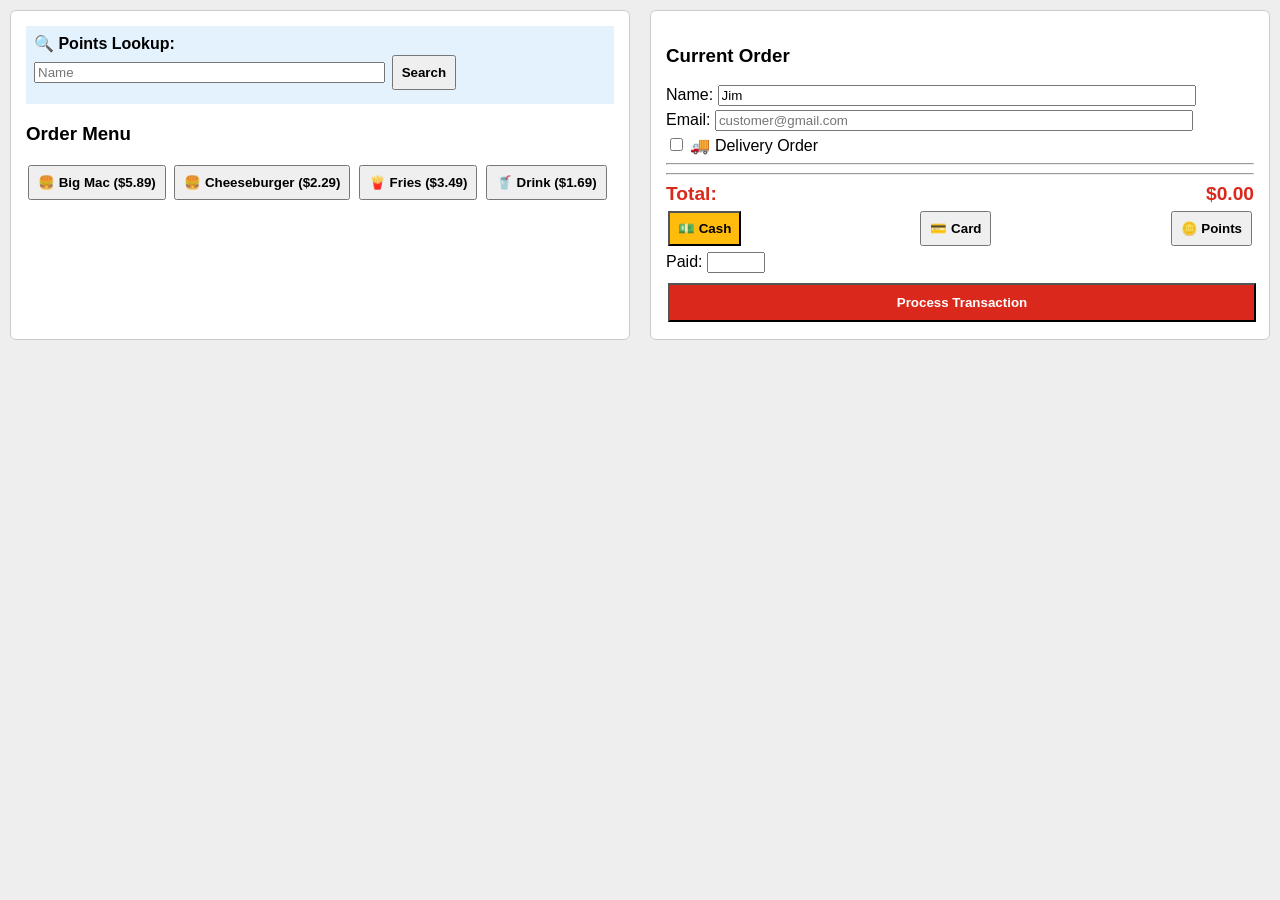
==== index.html @ 8e401506 "Merge branch 'main' of https://github.com/moto128128/Bgjh" ====
<!DOCTYPE html><html><head><meta charset="UTF-8"><title>POS</title><style>body{font-family:sans-serif;display:flex;margin:0;background:#eee}.pane{flex:1;padding:15px;overflow-y:auto;background:#fff;border:1px solid #ccc;margin:10px;border-radius:6px}.row{display:flex;justify-content:space-between;margin:4px 0}button{padding:8px;margin:2px;cursor:pointer;font-weight:bold}</style></head><body>
<div class="pane">
    <div style="background:#e3f2fd;padding:8px;margin-bottom:10px;">
        <strong>🔍 Points Lookup:</strong><br>
        <input type="text" id="s-name" placeholder="Name" style="width:60%;">
        <button onclick="lkup()">Search</button>
        <div id="lk-res" style="margin-top:4px;font-weight:bold;color:#0d47a1;"></div>
    </div>
    <h3>Order Menu</h3>
    <button onclick="add('Big Mac',5.89)">🍔 Big Mac ($5.89)</button>
    <button onclick="add('Cheese Burger',2.29)">🍔 Cheeseburger ($2.29)</button>
    <button onclick="add('Fries',3.49)">🍟 Fries ($3.49)</button>
    <button onclick="add('Drink',1.69)">🥤 Drink ($1.69)</button>
</div>
<div class="pane">
    <h3>Current Order</h3>
    Name: <input type="text" id="c-name" value="Jim" style="width:80%;"><br>
    Email: <input type="email" id="c-mail" placeholder="customer@gmail.com" style="width:80%; margin:4px 0;"><br>
    <input type="checkbox" id="is-del" onchange="toggleDel()"> 🚚 Delivery Order
    <input type="text" id="addr" placeholder="Address" style="display:none;width:80%;margin-top:4px;">
    <hr><div id="tape"></div><hr>
    <div class="row" style="font-size:1.2rem;font-weight:bold;color:#da291c;"><span>Total:</span><span id="total">$0.00</span></div>
    <div class="row">
        <button onclick="setPay('cash')" id="b-cash" style="background:#ffbc0d;">💵 Cash</button>
        <button onclick="setPay('card')">💳 Card</button>
        <button onclick="setPay('points')">🪙 Points</button>
    </div>
    <div id="cash-box">Paid: <input type="number" id="paid" step="0.01" style="width:50px;"></div>
    <div id="del-warn" style="display:none;color:#856404;">⚠️ Collect cash on route.</div>
    <div id="pts-box" style="display:none;color:#0d47a1;"><span id="p-cost">Cost: 0 pts</span></div>
    <button onclick="checkout()" style="background:#da291c;color:#fff;width:100%;padding:10px;margin-top:10px;">Process Transaction</button>
    <div id="rcpt-tools" style="display:none;margin-top:8px;"><button onclick="sendGmail()">📬 Gmail</button><button onclick="downloadRcpt()">💾 Download</button></div>
</div>
<script>
    const db={"john":500,"jim":2400,"sam":1500}; let cart=[], payMethod='cash', total=0, receiptStr="", orderName="";
    function add(n,p){let m=cart.find(c=>c.n===n); m?m.qty++:cart.push({n,p,qty:1}); render()}
    function render(){document.getElementById('tape').innerHTML=cart.map(i=>`<div class="row"><span>${i.n} x${i.qty}</span><span>$${(i.p*i.qty).toFixed(2)}</span></div>`).join(''); total=cart.reduce((s,i)=>s+(i.p*i.qty),0); document.getElementById('total').innerText=`$${total.toFixed(2)}`; if(payMethod==='points')pUpd()}
    function toggleDel(){const d=document.getElementById('is-del').checked; document.getElementById('addr').style.display=d?'block':'none'; if(payMethod==='cash'){document.getElementById('cash-in').style.display=d?'none':'block'; document.getElementById('del-warn').style.display=d?'block':'none'}}
    function pCost(){return Math.ceil(total)*100}
    function pUpd(){const k=document.getElementById('c-name').value.trim().toLowerCase(); document.getElementById('p-cost').innerText=`Cost: ${pCost()} PTS | Bal: ${db[k]||0} PTS`}
    function setPay(m){payMethod=m; const d=document.getElementById('is-del').checked; document.getElementById('cash-box').style.display=m==='cash'&&!d?'block':'none'; document.getElementById('del-warn').style.display=m==='cash'&&d?'block':'none'; document.getElementById('pts-box').style.display=m==='points'?'block':'none'; if(m==='points')pUpd()}
    function lkup(){const s=document.getElementById('s-name').value.trim().toLowerCase(); const res=document.getElementById('lk-res'); if(!s)return; if(db[s]!==undefined)res.innerText=`👤 ${s.toUpperCase()} has ${db[s]} PTS.`; else{res.innerText=`❌ Added new profile (0 PTS).`; db[s]=0}}
    function checkout(){
        if(!cart.length)return alert("Order empty!"); orderName=document.getElementById('c-name').value.trim()||"Customer"; const k=orderName.toLowerCase(); const d=document.getElementById('is-del').checked; if(d&&!document.getElementById('addr').value.trim())return alert("Enter address!"); if(db[k]===undefined)db[k]=0; let chg="",msg="";
        if(payMethod==='points'){let req=pCost(); if(db[k]<req)return alert(`Need ${req} PTS. Balance: ${db[k]}`); db[k]-=req; msg=`POINTS\nFREE\n-${req} PTS`; chg=`Deducted -${req} PTS. New Bal: ${db[k]}`}else{let e=Math.floor(total)*100; if(d&&payMethod==='cash')msg=`DELIVERY\nAddr: ${document.getElementById('addr').value}\nCollect: $${total.toFixed(2)}`; else if(payMethod==='cash'){let amt=parseFloat(document.getElementById('paid').value||0); if(amt<total)return alert("Short cash!"); msg=`CASH\nChange: $${(amt-total).toFixed(2)}`}else msg="CARD\nApproved."; db[k]+=e; chg=`Added +${e} PTS. New Bal: ${db[k]}`}
        receiptStr=`=== RECEIPT ===\nCustomer: ${orderName}\nTotal: $${total.toFixed(2)}\nStatus: ${msg}\nProfile: ${chg}`; alert(`== SUCCESS ==\n${msg}\n\n📊 UPDATED:\n${chg}`); document.getElementById('rcpt-tools').style.display='block'; document.getElementById('lk-res').innerText=""; cart=[]; document.getElementById('paid').value=''; document.getElementById('addr').value=''; document.getElementById('is-del').checked=false; toggleDel(); render();
    }
    function downloadRcpt(){const blob=new Blob([receiptStr],{type:"text/plain"}); const l=document.createElement("a"); l.href=URL.createObjectURL(blob); l.download=`Receipt_${orderName}.txt`; l.click()}
    function sendGmail(){const e=document.getElementById('c-mail').value.trim(); if(!e)return alert("Enter email!"); window.open(`https://google.com{e}&su=${encodeURIComponent('Receipt')}&body=${encodeURIComponent(receiptStr)}`,'_blank')}
</script></body></html>
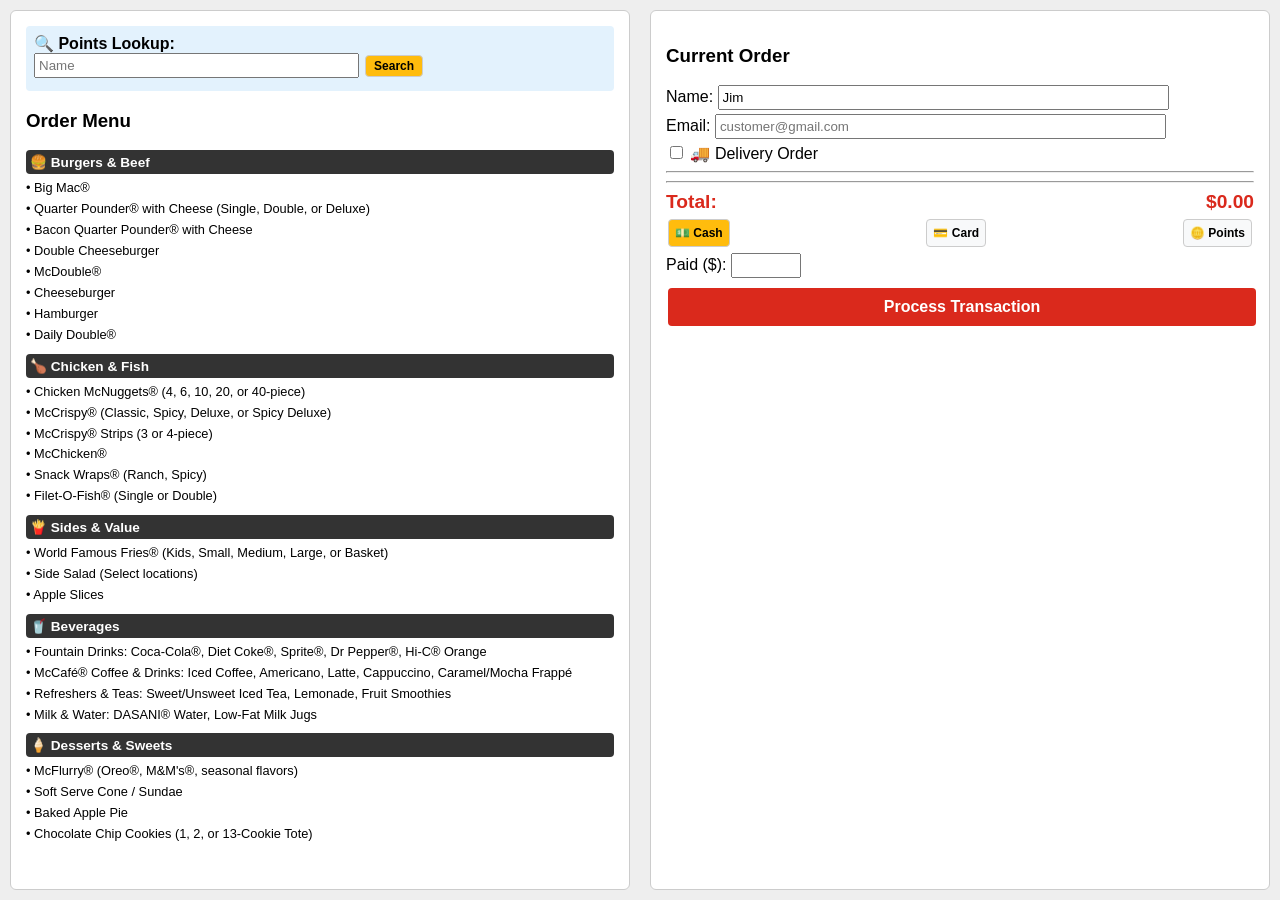
==== commit 115fdd0c: "show menu items" ====
--- a/index.html
+++ b/index.html
@@ -1,50 +1,83 @@
-<!DOCTYPE html><html><head><meta charset="UTF-8"><title>POS</title><style>body{font-family:sans-serif;display:flex;margin:0;background:#eee}.pane{flex:1;padding:15px;overflow-y:auto;background:#fff;border:1px solid #ccc;margin:10px;border-radius:6px}.row{display:flex;justify-content:space-between;margin:4px 0}button{padding:8px;margin:2px;cursor:pointer;font-weight:bold}</style></head><body>
+<!DOCTYPE html><html><head><meta charset="UTF-8"><title>POS</title><style>body{font-family:sans-serif;display:flex;margin:0;height:100vh;background:#eee}.pane{flex:1.2;padding:15px;overflow-y:auto;background:#fff;border:1px solid #ccc;margin:10px;border-radius:6px}.row{display:flex;justify-content:space-between;margin:4px 0}button{padding:6px;margin:2px;cursor:pointer;font-weight:bold;border-radius:4px;border:1px solid #ccc;background:#f8f9fa;font-size:0.75rem}.cat{background:#333;color:#fff;padding:4px;border-radius:4px;margin:10px 0 5px;font-size:.85rem;font-weight:bold}.subcat{font-size:0.8rem;font-weight:bold;color:#da291c;margin:6px 0 2px 0}.menu-list{list-style:none;padding:0;margin:0 0 8px 0}.menu-item{font-size:0.8rem;line-height:1.4;margin:3px 0}</style></head><body>
 <div class="pane">
-    <div style="background:#e3f2fd;padding:8px;margin-bottom:10px;">
+    <div style="background:#e3f2fd;padding:8px;margin-bottom:10px;border-radius:4px;">
         <strong>🔍 Points Lookup:</strong><br>
-        <input type="text" id="s-name" placeholder="Name" style="width:60%;">
-        <button onclick="lkup()">Search</button>
-        <div id="lk-res" style="margin-top:4px;font-weight:bold;color:#0d47a1;"></div>
+        <input type="text" id="s-name" placeholder="Name" style="width:55%;padding:3px;">
+        <button onclick="lkup()" style="padding:3px 8px;background:#ffbc0d;">Search</button>
+        <div id="lk-res" style="margin-top:4px;font-weight:bold;color:#0d47a1;font-size:.8rem;"></div>
     </div>
     <h3>Order Menu</h3>
-    <button onclick="add('Big Mac',5.89)">🍔 Big Mac ($5.89)</button>
-    <button onclick="add('Cheese Burger',2.29)">🍔 Cheeseburger ($2.29)</button>
-    <button onclick="add('Fries',3.49)">🍟 Fries ($3.49)</button>
-    <button onclick="add('Drink',1.69)">🥤 Drink ($1.69)</button>
+
+    <div class="cat">🍔 Burgers & Beef</div>
+    <ul class="menu-list">
+        <li class="menu-item">• Big Mac®</li>
+        <li class="menu-item">• Quarter Pounder® with Cheese (Single, Double, or Deluxe)</li>
+        <li class="menu-item">• Bacon Quarter Pounder® with Cheese</li>
+        <li class="menu-item">• Double Cheeseburger</li>
+        <li class="menu-item">• McDouble®</li>
+        <li class="menu-item">• Cheeseburger</li>
+        <li class="menu-item">• Hamburger</li>
+        <li class="menu-item">• Daily Double®</li>
+    </ul>
+
+    <div class="cat">🍗 Chicken & Fish</div>
+    <ul class="menu-list">
+        <li class="menu-item">• Chicken McNuggets® (4, 6, 10, 20, or 40-piece)</li>
+        <li class="menu-item">• McCrispy® (Classic, Spicy, Deluxe, or Spicy Deluxe)</li>
+        <li class="menu-item">• McCrispy® Strips (3 or 4-piece)</li>
+        <li class="menu-item">• McChicken®</li>
+        <li class="menu-item">• Snack Wraps® (Ranch, Spicy)</li>
+        <li class="menu-item">• Filet-O-Fish® (Single or Double)</li>
+    </ul>
+
+    <div class="cat">🍟 Sides & Value</div>
+    <ul class="menu-list">
+        <li class="menu-item">• World Famous Fries® (Kids, Small, Medium, Large, or Basket)</li>
+        <li class="menu-item">• Side Salad (Select locations)</li>
+        <li class="menu-item">• Apple Slices</li>
+    </ul>
+
+    <div class="cat">🥤 Beverages</div>
+    <ul class="menu-list">
+        <li class="menu-item">• Fountain Drinks: Coca-Cola®, Diet Coke®, Sprite®, Dr Pepper®, Hi-C® Orange</li>
+        <li class="menu-item">• McCafé® Coffee & Drinks: Iced Coffee, Americano, Latte, Cappuccino, Caramel/Mocha Frappé</li>
+        <li class="menu-item">• Refreshers & Teas: Sweet/Unsweet Iced Tea, Lemonade, Fruit Smoothies</li>
+        <li class="menu-item">• Milk & Water: DASANI® Water, Low-Fat Milk Jugs</li>
+    </ul>
+
+    <div class="cat">🍦 Desserts & Sweets</div>
+    <ul class="menu-list">
+        <li class="menu-item">• McFlurry® (Oreo®, M&M's®, seasonal flavors)</li>
+        <li class="menu-item">• Soft Serve Cone / Sundae</li>
+        <li class="menu-item">• Baked Apple Pie</li>
+        <li class="menu-item">• Chocolate Chip Cookies (1, 2, or 13-Cookie Tote)</li>
+    </ul>
 </div>
 <div class="pane">
     <h3>Current Order</h3>
-    Name: <input type="text" id="c-name" value="Jim" style="width:80%;"><br>
-    Email: <input type="email" id="c-mail" placeholder="customer@gmail.com" style="width:80%; margin:4px 0;"><br>
-    <input type="checkbox" id="is-del" onchange="toggleDel()"> 🚚 Delivery Order
-    <input type="text" id="addr" placeholder="Address" style="display:none;width:80%;margin-top:4px;">
+    Name: <input type="text" id="c-name" value="Jim" style="width:75%;padding:3px;"><br>
+    Email: <input type="email" id="c-mail" placeholder="customer@gmail.com" style="width:75%;padding:3px;margin:4px 0;"><br>
+    <input type="checkbox" id="is-del" onchange="toggleDel()"> <label for="is-del">🚚 Delivery Order</label>
+    <input type="text" id="addr" placeholder="Address" style="display:none;width:75%;padding:3px;margin-top:4px;">
     <hr><div id="tape"></div><hr>
     <div class="row" style="font-size:1.2rem;font-weight:bold;color:#da291c;"><span>Total:</span><span id="total">$0.00</span></div>
     <div class="row">
         <button onclick="setPay('cash')" id="b-cash" style="background:#ffbc0d;">💵 Cash</button>
-        <button onclick="setPay('card')">💳 Card</button>
-        <button onclick="setPay('points')">🪙 Points</button>
+        <button onclick="setPay('card')" id="b-card">💳 Card</button>
+        <button onclick="setPay('points')" id="b-pts">🪙 Points</button>
     </div>
-    <div id="cash-box">Paid: <input type="number" id="paid" step="0.01" style="width:50px;"></div>
-    <div id="del-warn" style="display:none;color:#856404;">⚠️ Collect cash on route.</div>
-    <div id="pts-box" style="display:none;color:#0d47a1;"><span id="p-cost">Cost: 0 pts</span></div>
-    <button onclick="checkout()" style="background:#da291c;color:#fff;width:100%;padding:10px;margin-top:10px;">Process Transaction</button>
-    <div id="rcpt-tools" style="display:none;margin-top:8px;"><button onclick="sendGmail()">📬 Gmail</button><button onclick="downloadRcpt()">💾 Download</button></div>
+    <div id="cash-box">Paid ($): <input type="number" id="paid" step="0.01" style="width:60px;padding:3px;"></div>
+    <div id="del-warn" style="display:none;color:#856404;font-size:.8rem;font-weight:bold;">⚠️ Collect cash on route.</div>
+    <div id="pts-box" style="display:none;color:#0d47a1;font-weight:bold;"><span id="p-cost">Cost: 0 pts</span></div>
+    <button onclick="checkout()" style="background:#da291c;color:#fff;width:100%;padding:10px;margin-top:10px;border:none;font-size:1rem;">Process Transaction</button>
+    <div id="rcpt-tools" style="display:none;margin-top:8px;background:#e2f0d9;padding:8px;border-radius:4px;"><button onclick="sendGmail()">📬 Gmail</button><button onclick="downloadRcpt()">💾 Download</button></div>
 </div>
 <script>
     const db={"john":500,"jim":2400,"sam":1500}; let cart=[], payMethod='cash', total=0, receiptStr="", orderName="";
     function add(n,p){let m=cart.find(c=>c.n===n); m?m.qty++:cart.push({n,p,qty:1}); render()}
     function render(){document.getElementById('tape').innerHTML=cart.map(i=>`<div class="row"><span>${i.n} x${i.qty}</span><span>$${(i.p*i.qty).toFixed(2)}</span></div>`).join(''); total=cart.reduce((s,i)=>s+(i.p*i.qty),0); document.getElementById('total').innerText=`$${total.toFixed(2)}`; if(payMethod==='points')pUpd()}
-    function toggleDel(){const d=document.getElementById('is-del').checked; document.getElementById('addr').style.display=d?'block':'none'; if(payMethod==='cash'){document.getElementById('cash-in').style.display=d?'none':'block'; document.getElementById('del-warn').style.display=d?'block':'none'}}
+    function toggleDel(){const d=document.getElementById('is-del').checked; document.getElementById('addr').style.display=d?'block':'none'; if(payMethod==='cash'){document.getElementById('cash-box').style.display=d?'none':'block'; document.getElementById('del-warn').style.display=d?'block':'none'}}
     function pCost(){return Math.ceil(total)*100}
     function pUpd(){const k=document.getElementById('c-name').value.trim().toLowerCase(); document.getElementById('p-cost').innerText=`Cost: ${pCost()} PTS | Bal: ${db[k]||0} PTS`}
-    function setPay(m){payMethod=m; const d=document.getElementById('is-del').checked; document.getElementById('cash-box').style.display=m==='cash'&&!d?'block':'none'; document.getElementById('del-warn').style.display=m==='cash'&&d?'block':'none'; document.getElementById('pts-box').style.display=m==='points'?'block':'none'; if(m==='points')pUpd()}
-    function lkup(){const s=document.getElementById('s-name').value.trim().toLowerCase(); const res=document.getElementById('lk-res'); if(!s)return; if(db[s]!==undefined)res.innerText=`👤 ${s.toUpperCase()} has ${db[s]} PTS.`; else{res.innerText=`❌ Added new profile (0 PTS).`; db[s]=0}}
-    function checkout(){
-        if(!cart.length)return alert("Order empty!"); orderName=document.getElementById('c-name').value.trim()||"Customer"; const k=orderName.toLowerCase(); const d=document.getElementById('is-del').checked; if(d&&!document.getElementById('addr').value.trim())return alert("Enter address!"); if(db[k]===undefined)db[k]=0; let chg="",msg="";
-        if(payMethod==='points'){let req=pCost(); if(db[k]<req)return alert(`Need ${req} PTS. Balance: ${db[k]}`); db[k]-=req; msg=`POINTS\nFREE\n-${req} PTS`; chg=`Deducted -${req} PTS. New Bal: ${db[k]}`}else{let e=Math.floor(total)*100; if(d&&payMethod==='cash')msg=`DELIVERY\nAddr: ${document.getElementById('addr').value}\nCollect: $${total.toFixed(2)}`; else if(payMethod==='cash'){let amt=parseFloat(document.getElementById('paid').value||0); if(amt<total)return alert("Short cash!"); msg=`CASH\nChange: $${(amt-total).toFixed(2)}`}else msg="CARD\nApproved."; db[k]+=e; chg=`Added +${e} PTS. New Bal: ${db[k]}`}
-        receiptStr=`=== RECEIPT ===\nCustomer: ${orderName}\nTotal: $${total.toFixed(2)}\nStatus: ${msg}\nProfile: ${chg}`; alert(`== SUCCESS ==\n${msg}\n\n📊 UPDATED:\n${chg}`); document.getElementById('rcpt-tools').style.display='block'; document.getElementById('lk-res').innerText=""; cart=[]; document.getElementById('paid').value=''; document.getElementById('addr').value=''; document.getElementById('is-del').checked=false; toggleDel(); render();
-    }
-    function downloadRcpt(){const blob=new Blob([receiptStr],{type:"text/plain"}); const l=document.createElement("a"); l.href=URL.createObjectURL(blob); l.download=`Receipt_${orderName}.txt`; l.click()}
-    function sendGmail(){const e=document.getElementById('c-mail').value.trim(); if(!e)return alert("Enter email!"); window.open(`https://google.com{e}&su=${encodeURIComponent('Receipt')}&body=${encodeURIComponent(receiptStr)}`,'_blank')}
+function setPay(m){payMethod=m; const d=document.getElementById('is-del').checked; document.getElementById('b-cash').style.background=m==='cash'?'#ffbc0d':''; document.getElementById('b-card').style.background=m==='card'?'#ffbc0d':''; document.getElementById('b-pts').style.background=m==='points'?'#ffbc0d':''; document.getElementById('cash-box').style.display=m==='cash'&&!d?'block':'none'; document.getElementById('del-warn').style.display=m==='cash'&&d?'block':'none'; document.getElementById('pts-box').style.display=m==='points'?'block':'none'; if(m==='points')pUpd()}function lkup(){const s=document.getElementById('s-name').value.trim().toLowerCase(); const res=document.getElementById('lk-res'); if(!s)return; if(db[s]!==undefined)res.innerText=`👤 ${s.toUpperCase()} has ${db[s]} PTS.`; else{res.innerText=`❌ Added new profile (0 PTS).`; db[s]=0}}function checkout(){if(!cart.length)return alert("Order empty!"); orderName=document.getElementById('c-name').value.trim()||"Customer"; const k=orderName.toLowerCase(); const d=document.getElementById('is-del').checked; if(d&&!document.getElementById('addr').value.trim())return alert("Enter address!"); if(db[k]===undefined)db[k]=0; let chg="",msg="";if(payMethod==='points'){let req=pCost(); if(db[k]<req)return alert(`Need ${req} PTS. Balance: ${db[k]}`); db[k]-=req; msg=`POINTS\nFREE\n-${req} PTS`; chg=`Deducted -${req} PTS. New Bal: ${db[k]}`}else{let e=Math.floor(total)*100; if(d&&payMethod==='cash')msg=`DELIVERY\nAddr: ${document.getElementById('addr').value}\nCollect: $${total.toFixed(2)}`; else if(payMethod==='cash'){let amt=parseFloat(document.getElementById('paid').value||0); if(amt<total)return alert("Short cash!"); msg=`CASH\nChange: $${(amt-total).toFixed(2)}`}else msg="CARD\nApproved."; db[k]+=e; chg=`Added +${e} PTS. New Bal: ${db[k]}`}receiptStr=`=== RECEIPT ===\nCustomer: ${orderName}\nTotal: $${total.toFixed(2)}\nStatus: ${msg}\nProfile: ${chg}`; alert(`== SUCCESS ==\n${msg}\n\n📊 UPDATED:\n${chg}`); document.getElementById('rcpt-tools').style.display='block'; document.getElementById('lk-res').innerText=""; cart=[]; document.getElementById('paid').value=''; document.getElementById('addr').value=''; document.getElementById('is-del').checked=false; toggleDel(); render();}function downloadRcpt(){const blob=new Blob([receiptStr],{type:"text/plain"}); const l=document.createElement("a"); l.href=URL.createObjectURL(blob); l.download=`Receipt_${orderName}.txt`; l.click()}function sendGmail(){const e=document.getElementById('c-mail').value.trim(); if(!e)return alert("Enter email!"); window.open(`https://google.com${e}&su=${encodeURIComponent('Receipt')}&body=${encodeURIComponent(receiptStr)}`,'_blank')}
 </script></body></html>
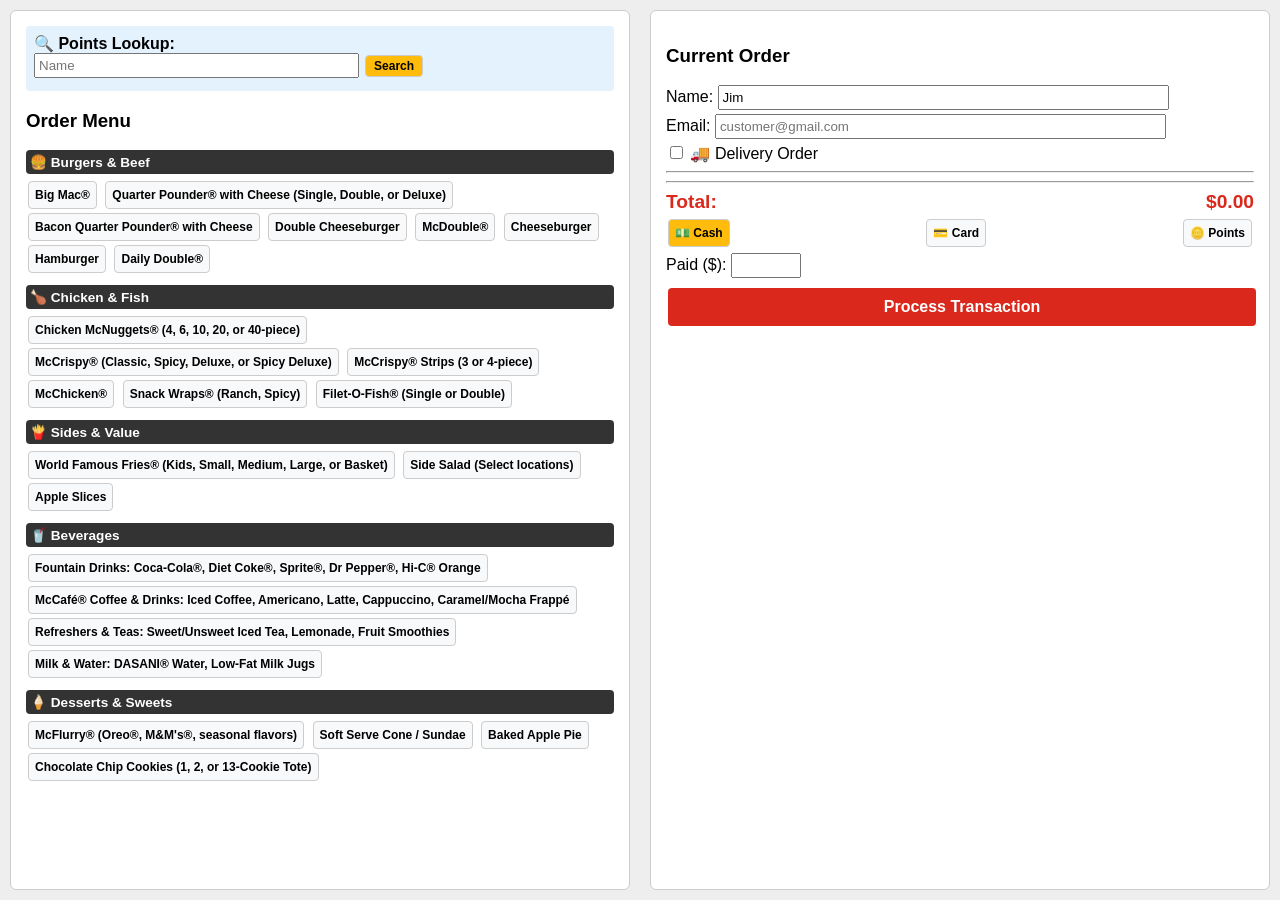
==== commit ddbcd534: "menu items to buttens" ====
--- a/index.html
+++ b/index.html
@@ -9,49 +9,39 @@
     <h3>Order Menu</h3>
 
     <div class="cat">🍔 Burgers & Beef</div>
-    <ul class="menu-list">
-        <li class="menu-item">• Big Mac®</li>
-        <li class="menu-item">• Quarter Pounder® with Cheese (Single, Double, or Deluxe)</li>
-        <li class="menu-item">• Bacon Quarter Pounder® with Cheese</li>
-        <li class="menu-item">• Double Cheeseburger</li>
-        <li class="menu-item">• McDouble®</li>
-        <li class="menu-item">• Cheeseburger</li>
-        <li class="menu-item">• Hamburger</li>
-        <li class="menu-item">• Daily Double®</li>
-    </ul>
+    <button class="menu-button">Big Mac®</button>
+    <button class="menu-button">Quarter Pounder® with Cheese (Single, Double, or Deluxe)</button>
+    <button class="menu-button">Bacon Quarter Pounder® with Cheese</button>
+    <button class="menu-button">Double Cheeseburger</button>
+    <button class="menu-button">McDouble®</button>
+    <button class="menu-button">Cheeseburger</button>
+    <button class="menu-button">Hamburger</button>
+    <button class="menu-button">Daily Double®</button>
 
     <div class="cat">🍗 Chicken & Fish</div>
-    <ul class="menu-list">
-        <li class="menu-item">• Chicken McNuggets® (4, 6, 10, 20, or 40-piece)</li>
-        <li class="menu-item">• McCrispy® (Classic, Spicy, Deluxe, or Spicy Deluxe)</li>
-        <li class="menu-item">• McCrispy® Strips (3 or 4-piece)</li>
-        <li class="menu-item">• McChicken®</li>
-        <li class="menu-item">• Snack Wraps® (Ranch, Spicy)</li>
-        <li class="menu-item">• Filet-O-Fish® (Single or Double)</li>
-    </ul>
+    <button class="menu-button">Chicken McNuggets® (4, 6, 10, 20, or 40-piece)</button>
+    <button class="menu-button">McCrispy® (Classic, Spicy, Deluxe, or Spicy Deluxe)</button>
+    <button class="menu-button">McCrispy® Strips (3 or 4-piece)</button>
+    <button class="menu-button">McChicken®</button>
+    <button class="menu-button">Snack Wraps® (Ranch, Spicy)</button>
+    <button class="menu-button">Filet-O-Fish® (Single or Double)</button>
 
     <div class="cat">🍟 Sides & Value</div>
-    <ul class="menu-list">
-        <li class="menu-item">• World Famous Fries® (Kids, Small, Medium, Large, or Basket)</li>
-        <li class="menu-item">• Side Salad (Select locations)</li>
-        <li class="menu-item">• Apple Slices</li>
-    </ul>
+    <button class="menu-button">World Famous Fries® (Kids, Small, Medium, Large, or Basket)</button>
+    <button class="menu-button">Side Salad (Select locations)</button>
+    <button class="menu-button">Apple Slices</button>
 
     <div class="cat">🥤 Beverages</div>
-    <ul class="menu-list">
-        <li class="menu-item">• Fountain Drinks: Coca-Cola®, Diet Coke®, Sprite®, Dr Pepper®, Hi-C® Orange</li>
-        <li class="menu-item">• McCafé® Coffee & Drinks: Iced Coffee, Americano, Latte, Cappuccino, Caramel/Mocha Frappé</li>
-        <li class="menu-item">• Refreshers & Teas: Sweet/Unsweet Iced Tea, Lemonade, Fruit Smoothies</li>
-        <li class="menu-item">• Milk & Water: DASANI® Water, Low-Fat Milk Jugs</li>
-    </ul>
+    <button class="menu-button">Fountain Drinks: Coca-Cola®, Diet Coke®, Sprite®, Dr Pepper®, Hi-C® Orange</button>
+    <button class="menu-button">McCafé® Coffee & Drinks: Iced Coffee, Americano, Latte, Cappuccino, Caramel/Mocha Frappé</button>
+    <button class="menu-button">Refreshers & Teas: Sweet/Unsweet Iced Tea, Lemonade, Fruit Smoothies</button>
+    <button class="menu-button">Milk & Water: DASANI® Water, Low-Fat Milk Jugs</button>
 
     <div class="cat">🍦 Desserts & Sweets</div>
-    <ul class="menu-list">
-        <li class="menu-item">• McFlurry® (Oreo®, M&M's®, seasonal flavors)</li>
-        <li class="menu-item">• Soft Serve Cone / Sundae</li>
-        <li class="menu-item">• Baked Apple Pie</li>
-        <li class="menu-item">• Chocolate Chip Cookies (1, 2, or 13-Cookie Tote)</li>
-    </ul>
+    <button class="menu-button">McFlurry® (Oreo®, M&M's®, seasonal flavors)</button>
+    <button class="menu-button">Soft Serve Cone / Sundae</button>
+    <button class="menu-button">Baked Apple Pie</button>
+    <button class="menu-button">Chocolate Chip Cookies (1, 2, or 13-Cookie Tote)</button>
 </div>
 <div class="pane">
     <h3>Current Order</h3>
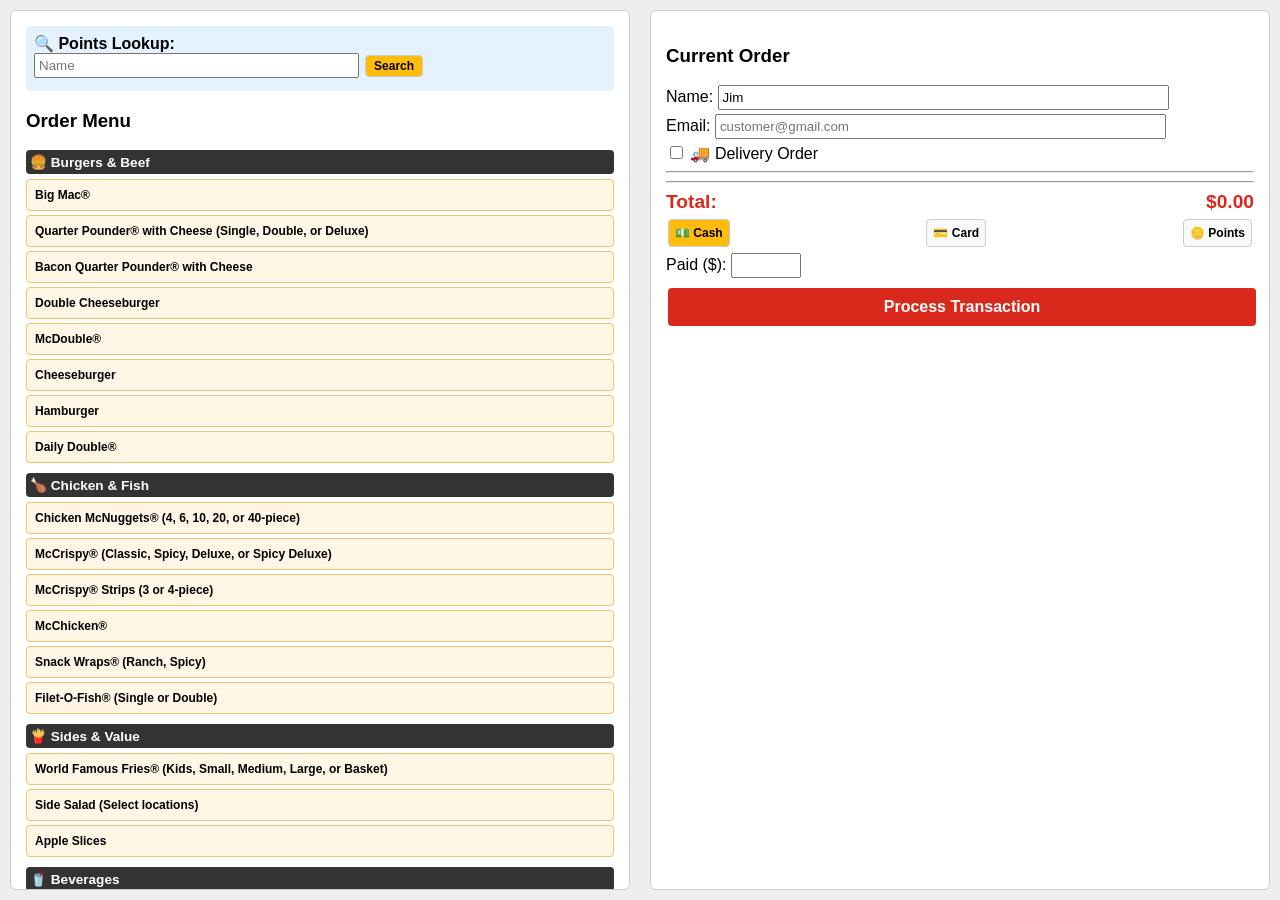
==== commit 181ad472: "makeing it work" ====
--- a/index.html
+++ b/index.html
@@ -1,4 +1,4 @@
-<!DOCTYPE html><html><head><meta charset="UTF-8"><title>POS</title><style>body{font-family:sans-serif;display:flex;margin:0;height:100vh;background:#eee}.pane{flex:1.2;padding:15px;overflow-y:auto;background:#fff;border:1px solid #ccc;margin:10px;border-radius:6px}.row{display:flex;justify-content:space-between;margin:4px 0}button{padding:6px;margin:2px;cursor:pointer;font-weight:bold;border-radius:4px;border:1px solid #ccc;background:#f8f9fa;font-size:0.75rem}.cat{background:#333;color:#fff;padding:4px;border-radius:4px;margin:10px 0 5px;font-size:.85rem;font-weight:bold}.subcat{font-size:0.8rem;font-weight:bold;color:#da291c;margin:6px 0 2px 0}.menu-list{list-style:none;padding:0;margin:0 0 8px 0}.menu-item{font-size:0.8rem;line-height:1.4;margin:3px 0}</style></head><body>
+<!DOCTYPE html><html><head><meta charset="UTF-8"><title>POS</title><style>body{font-family:sans-serif;display:flex;margin:0;height:100vh;background:#eee}.pane{flex:1.2;padding:15px;overflow-y:auto;background:#fff;border:1px solid #ccc;margin:10px;border-radius:6px}.row{display:flex;justify-content:space-between;margin:4px 0}button{padding:6px;margin:2px;cursor:pointer;font-weight:bold;border-radius:4px;border:1px solid #ccc;background:#f8f9fa;font-size:0.75rem}.cat{background:#333;color:#fff;padding:4px;border-radius:4px;margin:10px 0 5px;font-size:.85rem;font-weight:bold}.subcat{font-size:0.8rem;font-weight:bold;color:#da291c;margin:6px 0 2px 0}.menu-list{list-style:none;padding:0;margin:0 0 8px 0}.menu-item{font-size:0.8rem;line-height:1.4;margin:3px 0}.menu-button{display:block;width:100%;text-align:left;margin:4px 0;padding:8px;background:#fff6e5;border:1px solid #f0c36d}</style></head><body>
 <div class="pane">
     <div style="background:#e3f2fd;padding:8px;margin-bottom:10px;border-radius:4px;">
         <strong>🔍 Points Lookup:</strong><br>
@@ -64,6 +64,35 @@
 </div>
 <script>
     const db={"john":500,"jim":2400,"sam":1500}; let cart=[], payMethod='cash', total=0, receiptStr="", orderName="";
+    const menuPrices={
+        'Big Mac®':5.89,
+        'Quarter Pounder® with Cheese (Single, Double, or Deluxe)':6.19,
+        'Bacon Quarter Pounder® with Cheese':6.89,
+        'Double Cheeseburger':3.49,
+        'McDouble®':2.99,
+        'Cheeseburger':2.29,
+        'Hamburger':1.99,
+        'Daily Double®':3.99,
+        'Chicken McNuggets® (4, 6, 10, 20, or 40-piece)':4.99,
+        'McCrispy® (Classic, Spicy, Deluxe, or Spicy Deluxe)':5.49,
+        'McCrispy® Strips (3 or 4-piece)':4.99,
+        'McChicken®':2.89,
+        'Snack Wraps® (Ranch, Spicy)':2.49,
+        'Filet-O-Fish® (Single or Double)':4.79,
+        'World Famous Fries® (Kids, Small, Medium, Large, or Basket)':2.49,
+        'Side Salad (Select locations)':3.19,
+        'Apple Slices':1.29,
+        'Fountain Drinks: Coca-Cola®, Diet Coke®, Sprite®, Dr Pepper®, Hi-C® Orange':1.69,
+        'McCafé® Coffee & Drinks: Iced Coffee, Americano, Latte, Cappuccino, Caramel/Mocha Frappé':2.29,
+        'Refreshers & Teas: Sweet/Unsweet Iced Tea, Lemonade, Fruit Smoothies':1.99,
+        'Milk & Water: DASANI® Water, Low-Fat Milk Jugs':1.59,
+        'McFlurry® (Oreo®, M&M\'s®, seasonal flavors)':3.89,
+        'Soft Serve Cone / Sundae':2.49,
+        'Baked Apple Pie':1.89,
+        'Chocolate Chip Cookies (1, 2, or 13-Cookie Tote)':0.99
+    };
+    function addMenuItem(label){const price=menuPrices[label]||2.49; add(label,price)}
+    document.addEventListener('DOMContentLoaded',()=>{document.querySelectorAll('.menu-button').forEach(btn=>{btn.onclick=()=>addMenuItem(btn.textContent.trim())})});
     function add(n,p){let m=cart.find(c=>c.n===n); m?m.qty++:cart.push({n,p,qty:1}); render()}
     function render(){document.getElementById('tape').innerHTML=cart.map(i=>`<div class="row"><span>${i.n} x${i.qty}</span><span>$${(i.p*i.qty).toFixed(2)}</span></div>`).join(''); total=cart.reduce((s,i)=>s+(i.p*i.qty),0); document.getElementById('total').innerText=`$${total.toFixed(2)}`; if(payMethod==='points')pUpd()}
     function toggleDel(){const d=document.getElementById('is-del').checked; document.getElementById('addr').style.display=d?'block':'none'; if(payMethod==='cash'){document.getElementById('cash-box').style.display=d?'none':'block'; document.getElementById('del-warn').style.display=d?'block':'none'}}
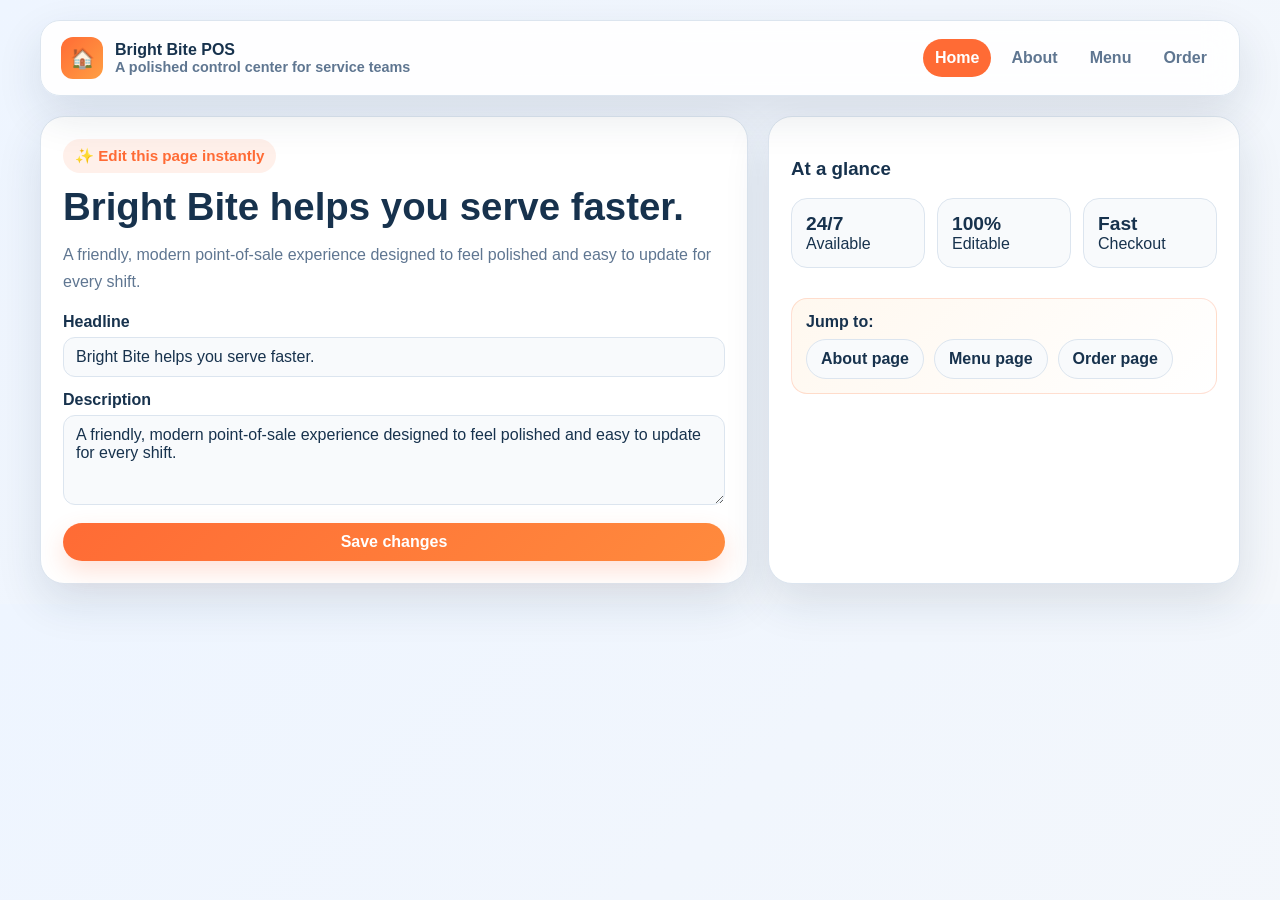
==== commit 12a28696: "All" ====
--- a/index.html
+++ b/index.html
@@ -1,102 +1,66 @@
-<!DOCTYPE html><html><head><meta charset="UTF-8"><title>POS</title><style>body{font-family:sans-serif;display:flex;margin:0;height:100vh;background:#eee}.pane{flex:1.2;padding:15px;overflow-y:auto;background:#fff;border:1px solid #ccc;margin:10px;border-radius:6px}.row{display:flex;justify-content:space-between;margin:4px 0}button{padding:6px;margin:2px;cursor:pointer;font-weight:bold;border-radius:4px;border:1px solid #ccc;background:#f8f9fa;font-size:0.75rem}.cat{background:#333;color:#fff;padding:4px;border-radius:4px;margin:10px 0 5px;font-size:.85rem;font-weight:bold}.subcat{font-size:0.8rem;font-weight:bold;color:#da291c;margin:6px 0 2px 0}.menu-list{list-style:none;padding:0;margin:0 0 8px 0}.menu-item{font-size:0.8rem;line-height:1.4;margin:3px 0}.menu-button{display:block;width:100%;text-align:left;margin:4px 0;padding:8px;background:#fff6e5;border:1px solid #f0c36d}</style></head><body>
-<div class="pane">
-    <div style="background:#e3f2fd;padding:8px;margin-bottom:10px;border-radius:4px;">
-        <strong>🔍 Points Lookup:</strong><br>
-        <input type="text" id="s-name" placeholder="Name" style="width:55%;padding:3px;">
-        <button onclick="lkup()" style="padding:3px 8px;background:#ffbc0d;">Search</button>
-        <div id="lk-res" style="margin-top:4px;font-weight:bold;color:#0d47a1;font-size:.8rem;"></div>
-    </div>
-    <h3>Order Menu</h3>
+<!DOCTYPE html>
+<html lang="en">
+<head>
+  <meta charset="UTF-8" />
+  <meta name="viewport" content="width=device-width, initial-scale=1.0" />
+  <title>Home | Bright Bite POS</title>
+  <link rel="stylesheet" href="styles.css" />
+</head>
+<body>
+  <div class="app-shell">
+    <header class="topbar">
+      <div class="brand">
+        <div class="brand-mark">🏠</div>
+        <div>
+          <div>Bright Bite POS</div>
+          <div style="font-size:0.9rem;color:var(--muted);font-weight:600;">A polished control center for service teams</div>
+        </div>
+      </div>
+      <nav class="nav-links">
+        <a class="nav-link active" href="index.html">Home</a>
+        <a class="nav-link" href="about.html">About</a>
+        <a class="nav-link" href="menu.html">Menu</a>
+        <a class="nav-link" href="order.html">Order</a>
+      </nav>
+    </header>
 
-    <div class="cat">🍔 Burgers & Beef</div>
-    <button class="menu-button">Big Mac®</button>
-    <button class="menu-button">Quarter Pounder® with Cheese (Single, Double, or Deluxe)</button>
-    <button class="menu-button">Bacon Quarter Pounder® with Cheese</button>
-    <button class="menu-button">Double Cheeseburger</button>
-    <button class="menu-button">McDouble®</button>
-    <button class="menu-button">Cheeseburger</button>
-    <button class="menu-button">Hamburger</button>
-    <button class="menu-button">Daily Double®</button>
-
-    <div class="cat">🍗 Chicken & Fish</div>
-    <button class="menu-button">Chicken McNuggets® (4, 6, 10, 20, or 40-piece)</button>
-    <button class="menu-button">McCrispy® (Classic, Spicy, Deluxe, or Spicy Deluxe)</button>
-    <button class="menu-button">McCrispy® Strips (3 or 4-piece)</button>
-    <button class="menu-button">McChicken®</button>
-    <button class="menu-button">Snack Wraps® (Ranch, Spicy)</button>
-    <button class="menu-button">Filet-O-Fish® (Single or Double)</button>
-
-    <div class="cat">🍟 Sides & Value</div>
-    <button class="menu-button">World Famous Fries® (Kids, Small, Medium, Large, or Basket)</button>
-    <button class="menu-button">Side Salad (Select locations)</button>
-    <button class="menu-button">Apple Slices</button>
-
-    <div class="cat">🥤 Beverages</div>
-    <button class="menu-button">Fountain Drinks: Coca-Cola®, Diet Coke®, Sprite®, Dr Pepper®, Hi-C® Orange</button>
-    <button class="menu-button">McCafé® Coffee & Drinks: Iced Coffee, Americano, Latte, Cappuccino, Caramel/Mocha Frappé</button>
-    <button class="menu-button">Refreshers & Teas: Sweet/Unsweet Iced Tea, Lemonade, Fruit Smoothies</button>
-    <button class="menu-button">Milk & Water: DASANI® Water, Low-Fat Milk Jugs</button>
-
-    <div class="cat">🍦 Desserts & Sweets</div>
-    <button class="menu-button">McFlurry® (Oreo®, M&M's®, seasonal flavors)</button>
-    <button class="menu-button">Soft Serve Cone / Sundae</button>
-    <button class="menu-button">Baked Apple Pie</button>
-    <button class="menu-button">Chocolate Chip Cookies (1, 2, or 13-Cookie Tote)</button>
-</div>
-<div class="pane">
-    <h3>Current Order</h3>
-    Name: <input type="text" id="c-name" value="Jim" style="width:75%;padding:3px;"><br>
-    Email: <input type="email" id="c-mail" placeholder="customer@gmail.com" style="width:75%;padding:3px;margin:4px 0;"><br>
-    <input type="checkbox" id="is-del" onchange="toggleDel()"> <label for="is-del">🚚 Delivery Order</label>
-    <input type="text" id="addr" placeholder="Address" style="display:none;width:75%;padding:3px;margin-top:4px;">
-    <hr><div id="tape"></div><hr>
-    <div class="row" style="font-size:1.2rem;font-weight:bold;color:#da291c;"><span>Total:</span><span id="total">$0.00</span></div>
-    <div class="row">
-        <button onclick="setPay('cash')" id="b-cash" style="background:#ffbc0d;">💵 Cash</button>
-        <button onclick="setPay('card')" id="b-card">💳 Card</button>
-        <button onclick="setPay('points')" id="b-pts">🪙 Points</button>
-    </div>
-    <div id="cash-box">Paid ($): <input type="number" id="paid" step="0.01" style="width:60px;padding:3px;"></div>
-    <div id="del-warn" style="display:none;color:#856404;font-size:.8rem;font-weight:bold;">⚠️ Collect cash on route.</div>
-    <div id="pts-box" style="display:none;color:#0d47a1;font-weight:bold;"><span id="p-cost">Cost: 0 pts</span></div>
-    <button onclick="checkout()" style="background:#da291c;color:#fff;width:100%;padding:10px;margin-top:10px;border:none;font-size:1rem;">Process Transaction</button>
-    <div id="rcpt-tools" style="display:none;margin-top:8px;background:#e2f0d9;padding:8px;border-radius:4px;"><button onclick="sendGmail()">📬 Gmail</button><button onclick="downloadRcpt()">💾 Download</button></div>
-</div>
-<script>
-    const db={"john":500,"jim":2400,"sam":1500}; let cart=[], payMethod='cash', total=0, receiptStr="", orderName="";
-    const menuPrices={
-        'Big Mac®':5.89,
-        'Quarter Pounder® with Cheese (Single, Double, or Deluxe)':6.19,
-        'Bacon Quarter Pounder® with Cheese':6.89,
-        'Double Cheeseburger':3.49,
-        'McDouble®':2.99,
-        'Cheeseburger':2.29,
-        'Hamburger':1.99,
-        'Daily Double®':3.99,
-        'Chicken McNuggets® (4, 6, 10, 20, or 40-piece)':4.99,
-        'McCrispy® (Classic, Spicy, Deluxe, or Spicy Deluxe)':5.49,
-        'McCrispy® Strips (3 or 4-piece)':4.99,
-        'McChicken®':2.89,
-        'Snack Wraps® (Ranch, Spicy)':2.49,
-        'Filet-O-Fish® (Single or Double)':4.79,
-        'World Famous Fries® (Kids, Small, Medium, Large, or Basket)':2.49,
-        'Side Salad (Select locations)':3.19,
-        'Apple Slices':1.29,
-        'Fountain Drinks: Coca-Cola®, Diet Coke®, Sprite®, Dr Pepper®, Hi-C® Orange':1.69,
-        'McCafé® Coffee & Drinks: Iced Coffee, Americano, Latte, Cappuccino, Caramel/Mocha Frappé':2.29,
-        'Refreshers & Teas: Sweet/Unsweet Iced Tea, Lemonade, Fruit Smoothies':1.99,
-        'Milk & Water: DASANI® Water, Low-Fat Milk Jugs':1.59,
-        'McFlurry® (Oreo®, M&M\'s®, seasonal flavors)':3.89,
-        'Soft Serve Cone / Sundae':2.49,
-        'Baked Apple Pie':1.89,
-        'Chocolate Chip Cookies (1, 2, or 13-Cookie Tote)':0.99
-    };
-    function addMenuItem(label){const price=menuPrices[label]||2.49; add(label,price)}
-    document.addEventListener('DOMContentLoaded',()=>{document.querySelectorAll('.menu-button').forEach(btn=>{btn.onclick=()=>addMenuItem(btn.textContent.trim())})});
-    function add(n,p){let m=cart.find(c=>c.n===n); m?m.qty++:cart.push({n,p,qty:1}); render()}
-    function render(){document.getElementById('tape').innerHTML=cart.map(i=>`<div class="row"><span>${i.n} x${i.qty}</span><span>$${(i.p*i.qty).toFixed(2)}</span></div>`).join(''); total=cart.reduce((s,i)=>s+(i.p*i.qty),0); document.getElementById('total').innerText=`$${total.toFixed(2)}`; if(payMethod==='points')pUpd()}
-    function toggleDel(){const d=document.getElementById('is-del').checked; document.getElementById('addr').style.display=d?'block':'none'; if(payMethod==='cash'){document.getElementById('cash-box').style.display=d?'none':'block'; document.getElementById('del-warn').style.display=d?'block':'none'}}
-    function pCost(){return Math.ceil(total)*100}
-    function pUpd(){const k=document.getElementById('c-name').value.trim().toLowerCase(); document.getElementById('p-cost').innerText=`Cost: ${pCost()} PTS | Bal: ${db[k]||0} PTS`}
-function setPay(m){payMethod=m; const d=document.getElementById('is-del').checked; document.getElementById('b-cash').style.background=m==='cash'?'#ffbc0d':''; document.getElementById('b-card').style.background=m==='card'?'#ffbc0d':''; document.getElementById('b-pts').style.background=m==='points'?'#ffbc0d':''; document.getElementById('cash-box').style.display=m==='cash'&&!d?'block':'none'; document.getElementById('del-warn').style.display=m==='cash'&&d?'block':'none'; document.getElementById('pts-box').style.display=m==='points'?'block':'none'; if(m==='points')pUpd()}function lkup(){const s=document.getElementById('s-name').value.trim().toLowerCase(); const res=document.getElementById('lk-res'); if(!s)return; if(db[s]!==undefined)res.innerText=`👤 ${s.toUpperCase()} has ${db[s]} PTS.`; else{res.innerText=`❌ Added new profile (0 PTS).`; db[s]=0}}function checkout(){if(!cart.length)return alert("Order empty!"); orderName=document.getElementById('c-name').value.trim()||"Customer"; const k=orderName.toLowerCase(); const d=document.getElementById('is-del').checked; if(d&&!document.getElementById('addr').value.trim())return alert("Enter address!"); if(db[k]===undefined)db[k]=0; let chg="",msg="";if(payMethod==='points'){let req=pCost(); if(db[k]<req)return alert(`Need ${req} PTS. Balance: ${db[k]}`); db[k]-=req; msg=`POINTS\nFREE\n-${req} PTS`; chg=`Deducted -${req} PTS. New Bal: ${db[k]}`}else{let e=Math.floor(total)*100; if(d&&payMethod==='cash')msg=`DELIVERY\nAddr: ${document.getElementById('addr').value}\nCollect: $${total.toFixed(2)}`; else if(payMethod==='cash'){let amt=parseFloat(document.getElementById('paid').value||0); if(amt<total)return alert("Short cash!"); msg=`CASH\nChange: $${(amt-total).toFixed(2)}`}else msg="CARD\nApproved."; db[k]+=e; chg=`Added +${e} PTS. New Bal: ${db[k]}`}receiptStr=`=== RECEIPT ===\nCustomer: ${orderName}\nTotal: $${total.toFixed(2)}\nStatus: ${msg}\nProfile: ${chg}`; alert(`== SUCCESS ==\n${msg}\n\n📊 UPDATED:\n${chg}`); document.getElementById('rcpt-tools').style.display='block'; document.getElementById('lk-res').innerText=""; cart=[]; document.getElementById('paid').value=''; document.getElementById('addr').value=''; document.getElementById('is-del').checked=false; toggleDel(); render();}function downloadRcpt(){const blob=new Blob([receiptStr],{type:"text/plain"}); const l=document.createElement("a"); l.href=URL.createObjectURL(blob); l.download=`Receipt_${orderName}.txt`; l.click()}function sendGmail(){const e=document.getElementById('c-mail').value.trim(); if(!e)return alert("Enter email!"); window.open(`https://google.com${e}&su=${encodeURIComponent('Receipt')}&body=${encodeURIComponent(receiptStr)}`,'_blank')}
-</script></body></html>
+    <section class="hero">
+      <div class="card">
+        <div class="badge">✨ Edit this page instantly</div>
+        <h1 id="homeHeading">Bright Bite helps you serve faster.</h1>
+        <p id="homeDescription">A friendly, modern point-of-sale experience designed to feel polished and easy to update for every shift.</p>
+        <div class="form-grid">
+          <label>
+            <div style="font-weight:700;margin-bottom:6px;">Headline</div>
+            <input id="heroTitle" class="input" value="Bright Bite helps you serve faster." />
+          </label>
+          <label>
+            <div style="font-weight:700;margin-bottom:6px;">Description</div>
+            <textarea id="heroDescription" class="textarea">A friendly, modern point-of-sale experience designed to feel polished and easy to update for every shift.</textarea>
+          </label>
+          <button class="btn btn-primary" onclick="saveAboutContent()">Save changes</button>
+        </div>
+      </div>
+      <div class="card">
+        <h3>At a glance</h3>
+        <div class="metric-grid">
+          <div class="metric"><strong id="stat1">24/7</strong><span>Available</span></div>
+          <div class="metric"><strong id="stat2">100%</strong><span>Editable</span></div>
+          <div class="metric"><strong id="stat3">Fast</strong><span>Checkout</span></div>
+        </div>
+        <div class="spacer"></div>
+        <div class="summary">
+          <strong>Jump to:</strong>
+          <div class="payment-row" style="margin-top:8px;">
+            <a class="btn btn-secondary" href="about.html">About page</a>
+            <a class="btn btn-secondary" href="menu.html">Menu page</a>
+            <a class="btn btn-secondary" href="order.html">Order page</a>
+          </div>
+        </div>
+      </div>
+    </section>
+  </div>
+  <div id="toast" class="toast">Saved</div>
+  <script src="app.js"></script>
+</body>
+</html>
--- a/styles.css
+++ b/styles.css
@@ -0,0 +1,309 @@
+:root {
+  --bg: #f4f7fb;
+  --surface: #ffffff;
+  --surface-2: #f8fafc;
+  --border: #dce5ef;
+  --text: #17324d;
+  --muted: #5f7691;
+  --accent: #ff6b35;
+  --accent-2: #1d6f5f;
+  --warning: #f5b942;
+  --danger: #d64545;
+  --shadow: 0 18px 45px rgba(23, 50, 77, 0.12);
+}
+
+* { box-sizing: border-box; }
+body {
+  margin: 0;
+  font-family: Inter, "Segoe UI", Roboto, Arial, sans-serif;
+  background: linear-gradient(135deg, #eef5ff 0%, var(--bg) 100%);
+  color: var(--text);
+}
+
+a { color: inherit; text-decoration: none; }
+button, input, textarea, select { font: inherit; }
+
+.app-shell {
+  max-width: 1240px;
+  margin: 0 auto;
+  padding: 20px;
+}
+
+.topbar {
+  display: flex;
+  justify-content: space-between;
+  align-items: center;
+  background: rgba(255, 255, 255, 0.9);
+  backdrop-filter: blur(16px);
+  border: 1px solid var(--border);
+  border-radius: 20px;
+  padding: 16px 20px;
+  box-shadow: var(--shadow);
+  position: sticky;
+  top: 12px;
+  z-index: 20;
+}
+
+.brand {
+  display: flex;
+  align-items: center;
+  gap: 12px;
+  font-weight: 700;
+}
+
+.brand-mark {
+  width: 42px;
+  height: 42px;
+  border-radius: 12px;
+  background: linear-gradient(135deg, var(--accent), #ff9f43);
+  color: white;
+  display: grid;
+  place-items: center;
+  font-size: 1.25rem;
+}
+
+.nav-links {
+  display: flex;
+  gap: 8px;
+  flex-wrap: wrap;
+}
+
+.nav-link {
+  padding: 10px 12px;
+  border-radius: 999px;
+  color: var(--muted);
+  font-weight: 600;
+  transition: all 0.2s ease;
+}
+
+.nav-link.active,
+.nav-link:hover {
+  background: var(--accent);
+  color: white;
+}
+
+.hero {
+  display: grid;
+  grid-template-columns: 1.2fr 0.8fr;
+  gap: 20px;
+  margin-top: 20px;
+}
+
+.card {
+  background: var(--surface);
+  border: 1px solid var(--border);
+  border-radius: 24px;
+  padding: 22px;
+  box-shadow: var(--shadow);
+}
+
+.hero h1 {
+  font-size: clamp(1.8rem, 3vw, 2.8rem);
+  margin: 0 0 12px;
+}
+
+.hero p {
+  color: var(--muted);
+  line-height: 1.7;
+  margin: 0 0 18px;
+}
+
+.badge {
+  display: inline-block;
+  padding: 8px 12px;
+  border-radius: 999px;
+  background: rgba(255, 107, 53, 0.1);
+  color: var(--accent);
+  font-size: 0.95rem;
+  font-weight: 700;
+  margin-bottom: 12px;
+}
+
+.metric-grid {
+  display: grid;
+  grid-template-columns: repeat(3, 1fr);
+  gap: 12px;
+  margin-top: 16px;
+}
+
+.metric {
+  background: var(--surface-2);
+  border: 1px solid var(--border);
+  border-radius: 16px;
+  padding: 14px;
+}
+
+.metric strong { display: block; font-size: 1.2rem; }
+
+.btn {
+  border: none;
+  border-radius: 999px;
+  padding: 10px 14px;
+  font-weight: 700;
+  cursor: pointer;
+  transition: transform 0.2s ease, box-shadow 0.2s ease;
+}
+
+.btn:hover { transform: translateY(-1px); }
+
+.btn-primary {
+  background: linear-gradient(135deg, var(--accent), #ff8a3d);
+  color: white;
+  box-shadow: 0 10px 24px rgba(255, 107, 53, 0.2);
+}
+
+.btn-secondary {
+  background: var(--surface-2);
+  color: var(--text);
+  border: 1px solid var(--border);
+}
+
+.btn-success {
+  background: var(--accent-2);
+  color: white;
+}
+
+.btn-danger {
+  background: var(--danger);
+  color: white;
+}
+
+.form-grid {
+  display: grid;
+  gap: 14px;
+  margin-top: 12px;
+}
+
+.input, .textarea, .select {
+  width: 100%;
+  border: 1px solid var(--border);
+  border-radius: 12px;
+  padding: 10px 12px;
+  background: var(--surface-2);
+  color: var(--text);
+}
+
+.textarea { min-height: 90px; resize: vertical; }
+
+.grid-2 {
+  display: grid;
+  grid-template-columns: 1fr 1fr;
+  gap: 20px;
+}
+
+.menu-grid {
+  display: grid;
+  gap: 14px;
+  margin-top: 16px;
+}
+
+.menu-card {
+  border: 1px solid var(--border);
+  border-radius: 18px;
+  background: var(--surface);
+  padding: 16px;
+}
+
+.menu-card h3 {
+  margin: 0 0 8px;
+  font-size: 1.05rem;
+}
+
+.menu-card p {
+  margin: 0 0 12px;
+  color: var(--muted);
+  line-height: 1.6;
+}
+
+.price-pill {
+  display: inline-block;
+  padding: 6px 10px;
+  border-radius: 999px;
+  background: rgba(29, 111, 95, 0.1);
+  color: var(--accent-2);
+  font-weight: 700;
+  margin-bottom: 10px;
+}
+
+.order-list {
+  display: grid;
+  gap: 10px;
+  margin-top: 12px;
+}
+
+.order-row {
+  display: flex;
+  justify-content: space-between;
+  align-items: center;
+  border: 1px solid var(--border);
+  border-radius: 14px;
+  padding: 10px 12px;
+  background: var(--surface-2);
+}
+
+.qty-controls {
+  display: flex;
+  align-items: center;
+  gap: 8px;
+}
+
+.qty-btn {
+  width: 30px;
+  height: 30px;
+  border: none;
+  border-radius: 999px;
+  cursor: pointer;
+  background: #e7eef7;
+}
+
+.payment-row {
+  display: flex;
+  gap: 10px;
+  flex-wrap: wrap;
+  margin-top: 10px;
+}
+
+.payment-btn.active {
+  background: var(--accent);
+  color: white;
+}
+
+.summary {
+  margin-top: 16px;
+  padding: 14px;
+  border-radius: 16px;
+  background: linear-gradient(135deg, #fff8ef, #fff);
+  border: 1px solid rgba(255, 107, 53, 0.2);
+}
+
+.empty {
+  color: var(--muted);
+  font-style: italic;
+}
+
+.toast {
+  position: fixed;
+  right: 20px;
+  bottom: 20px;
+  background: var(--text);
+  color: white;
+  padding: 14px 16px;
+  border-radius: 14px;
+  box-shadow: var(--shadow);
+  opacity: 0;
+  transform: translateY(8px);
+  pointer-events: none;
+  transition: all 0.25s ease;
+}
+
+.toast.show { opacity: 1; transform: translateY(0); }
+
+.table { width: 100%; border-collapse: collapse; }
+.table th, .table td { padding: 8px; border-bottom: 1px solid var(--border); text-align: left; }
+
+.spacer { height: 14px; }
+
+@media (max-width: 900px) {
+  .hero, .grid-2 { grid-template-columns: 1fr; }
+  .metric-grid { grid-template-columns: 1fr; }
+}
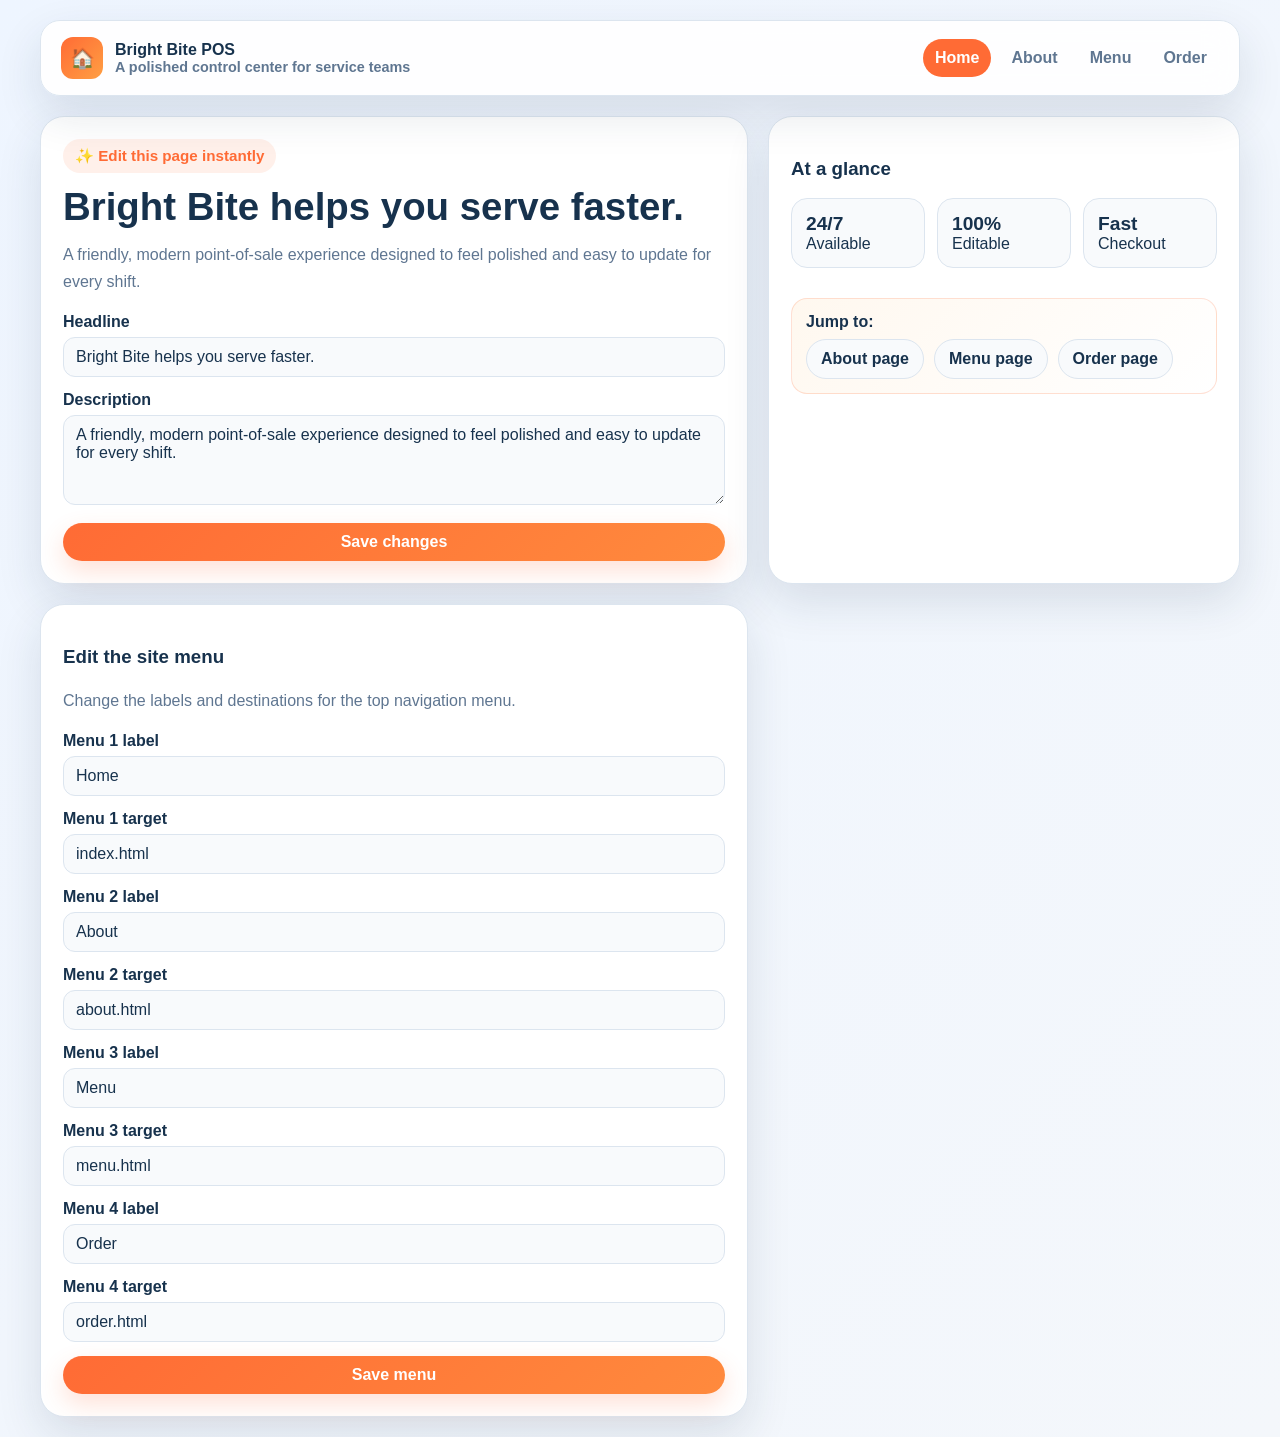
==== commit 8914c0d6: "hhhhhu" ====
--- a/index.html
+++ b/index.html
@@ -59,6 +59,48 @@
         </div>
       </div>
     </section>
+
+    <section class="hero" style="margin-top:20px;">
+      <div class="card">
+        <h3>Edit the site menu</h3>
+        <p>Change the labels and destinations for the top navigation menu.</p>
+        <div class="form-grid">
+          <label>
+            <div style="font-weight:700;margin-bottom:6px;">Menu 1 label</div>
+            <input id="navLabel1" class="input" value="Home" />
+          </label>
+          <label>
+            <div style="font-weight:700;margin-bottom:6px;">Menu 1 target</div>
+            <input id="navHref1" class="input" value="index.html" />
+          </label>
+          <label>
+            <div style="font-weight:700;margin-bottom:6px;">Menu 2 label</div>
+            <input id="navLabel2" class="input" value="About" />
+          </label>
+          <label>
+            <div style="font-weight:700;margin-bottom:6px;">Menu 2 target</div>
+            <input id="navHref2" class="input" value="about.html" />
+          </label>
+          <label>
+            <div style="font-weight:700;margin-bottom:6px;">Menu 3 label</div>
+            <input id="navLabel3" class="input" value="Menu" />
+          </label>
+          <label>
+            <div style="font-weight:700;margin-bottom:6px;">Menu 3 target</div>
+            <input id="navHref3" class="input" value="menu.html" />
+          </label>
+          <label>
+            <div style="font-weight:700;margin-bottom:6px;">Menu 4 label</div>
+            <input id="navLabel4" class="input" value="Order" />
+          </label>
+          <label>
+            <div style="font-weight:700;margin-bottom:6px;">Menu 4 target</div>
+            <input id="navHref4" class="input" value="order.html" />
+          </label>
+          <button class="btn btn-primary" onclick="saveNavigationMenu()">Save menu</button>
+        </div>
+      </div>
+    </section>
   </div>
   <div id="toast" class="toast">Saved</div>
   <script src="app.js"></script>
